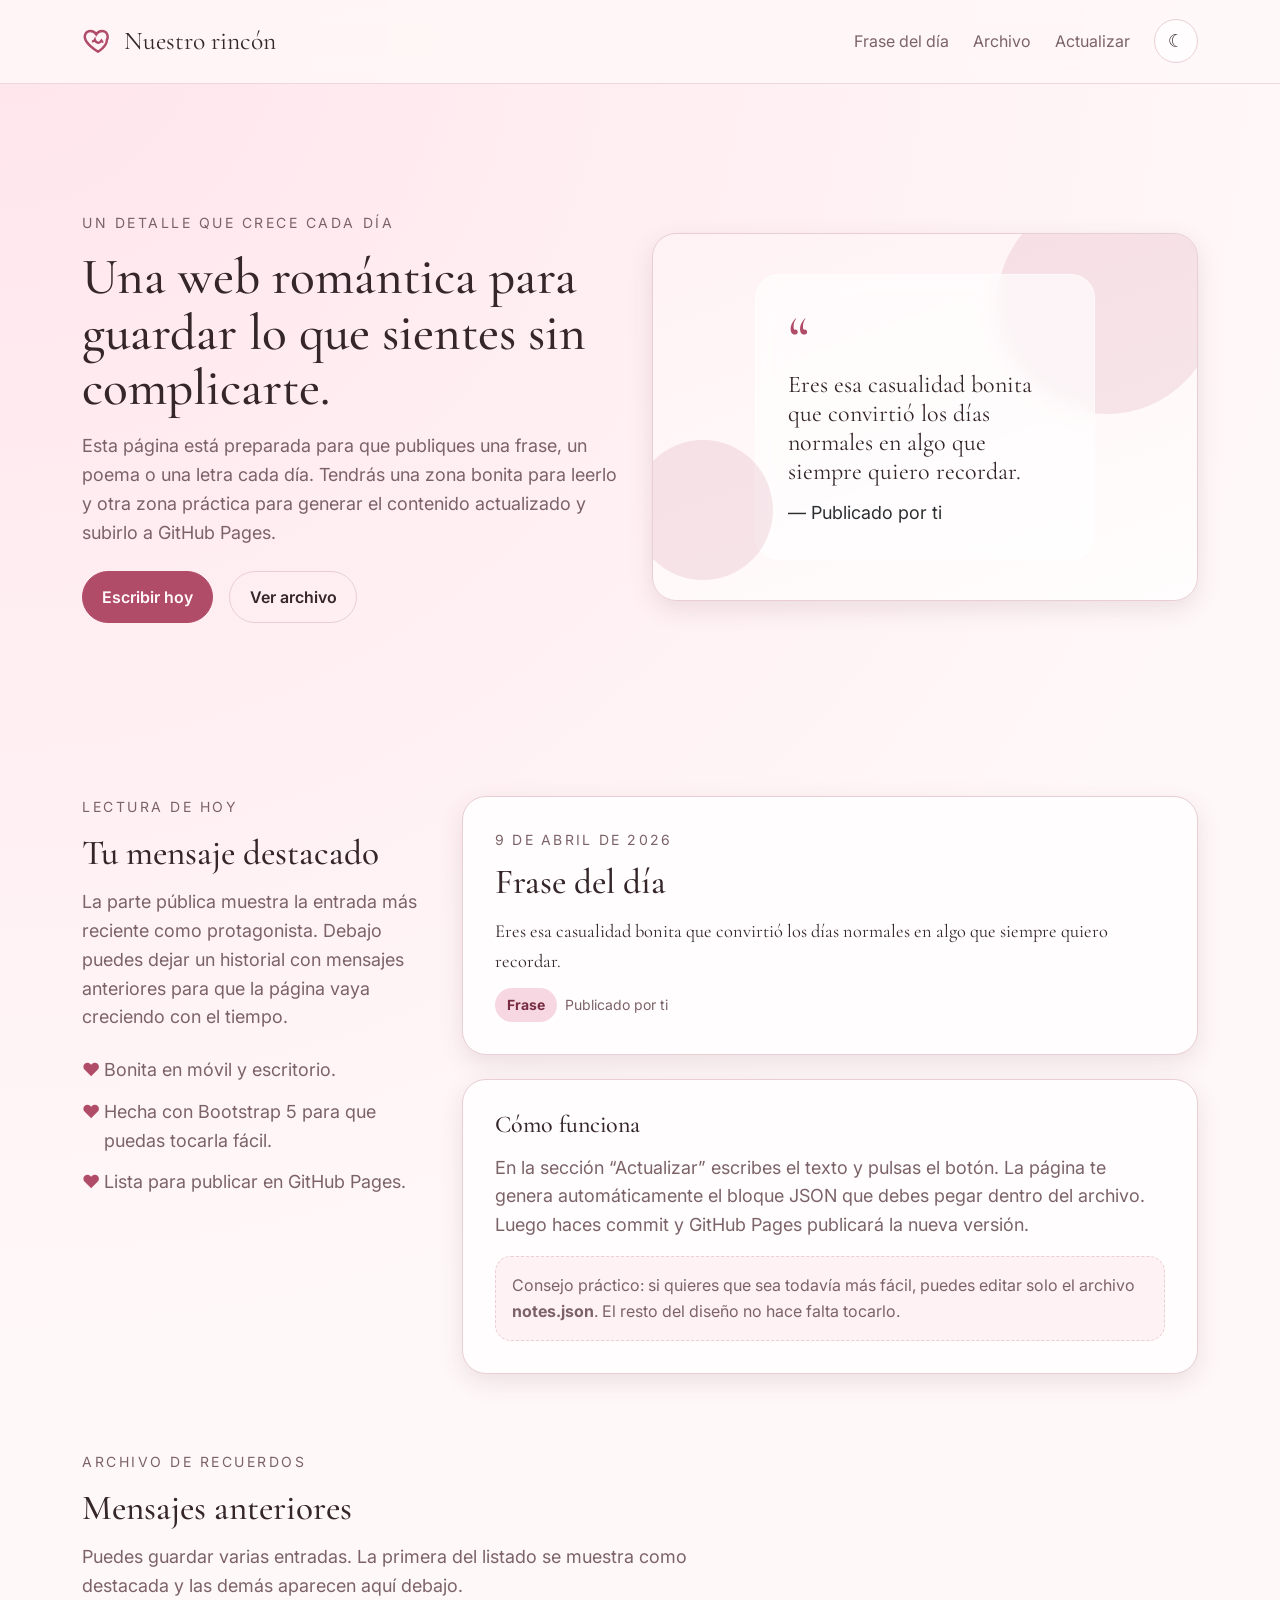
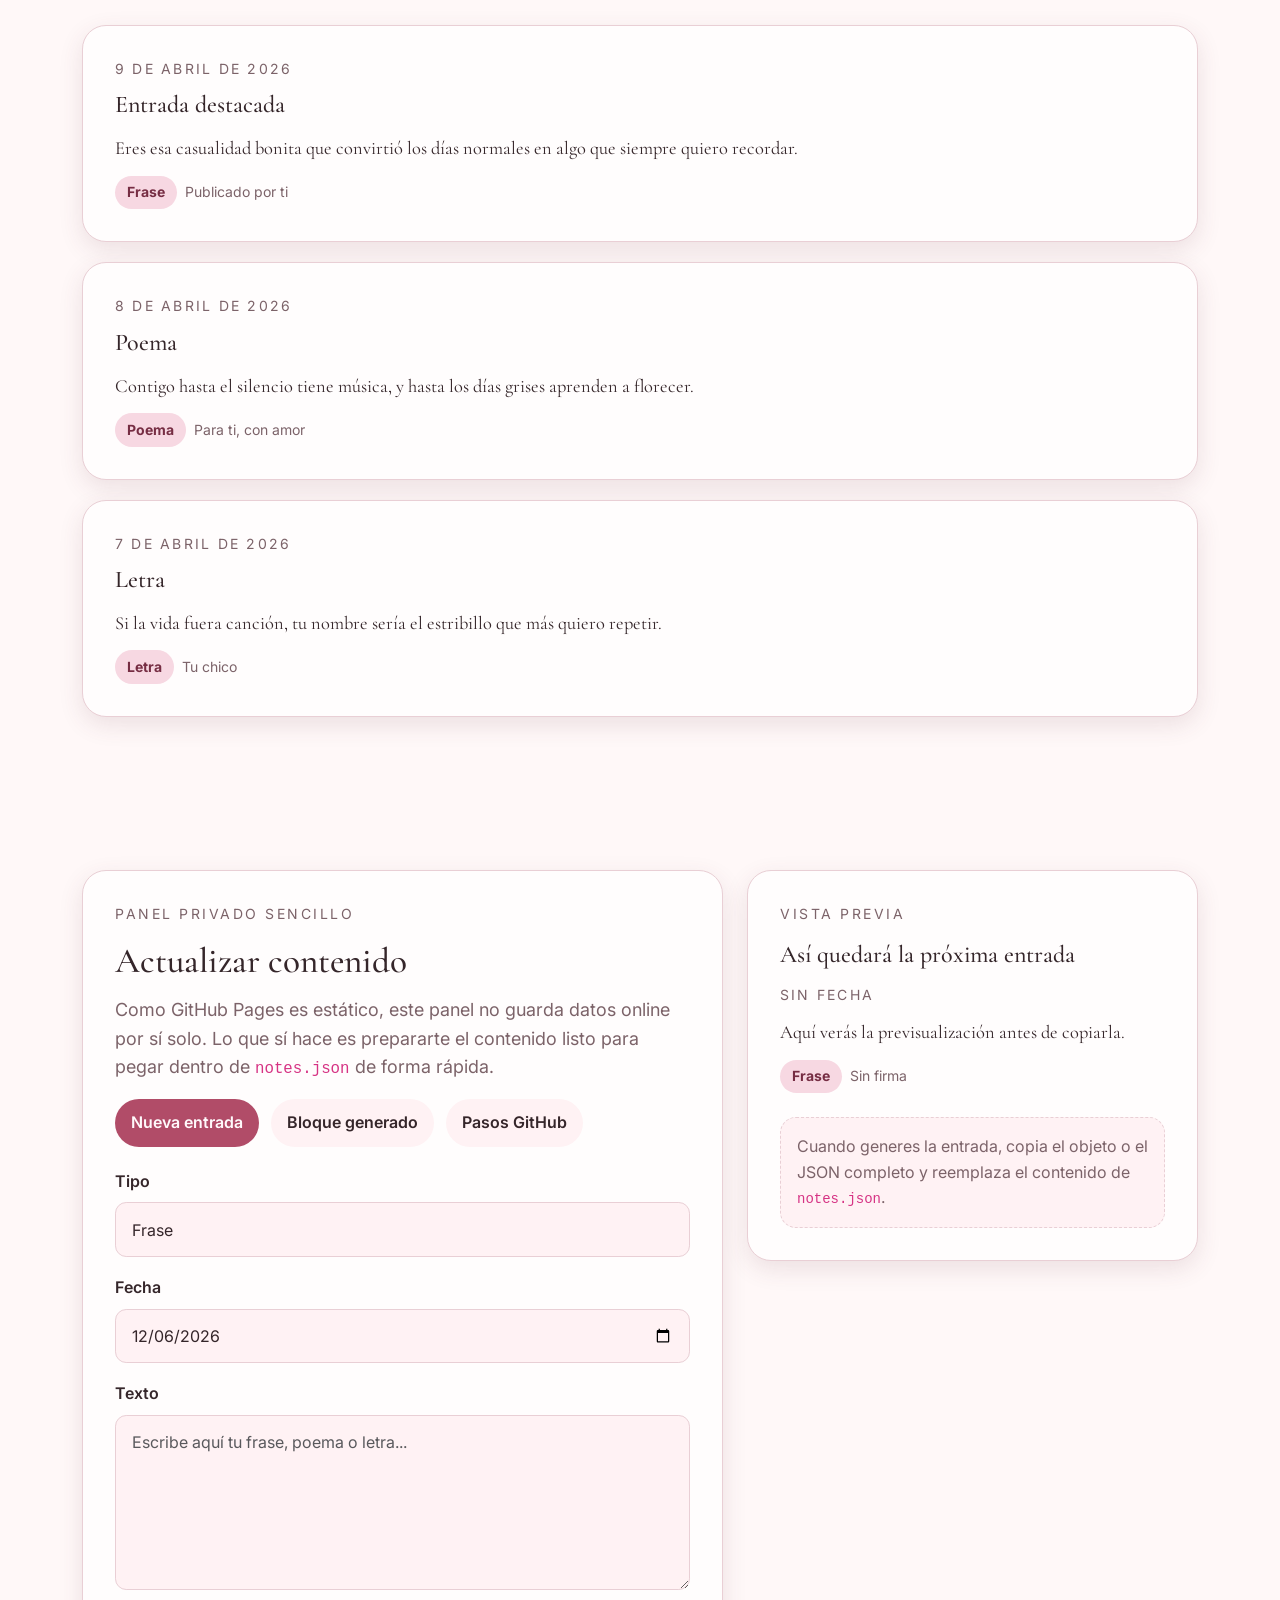
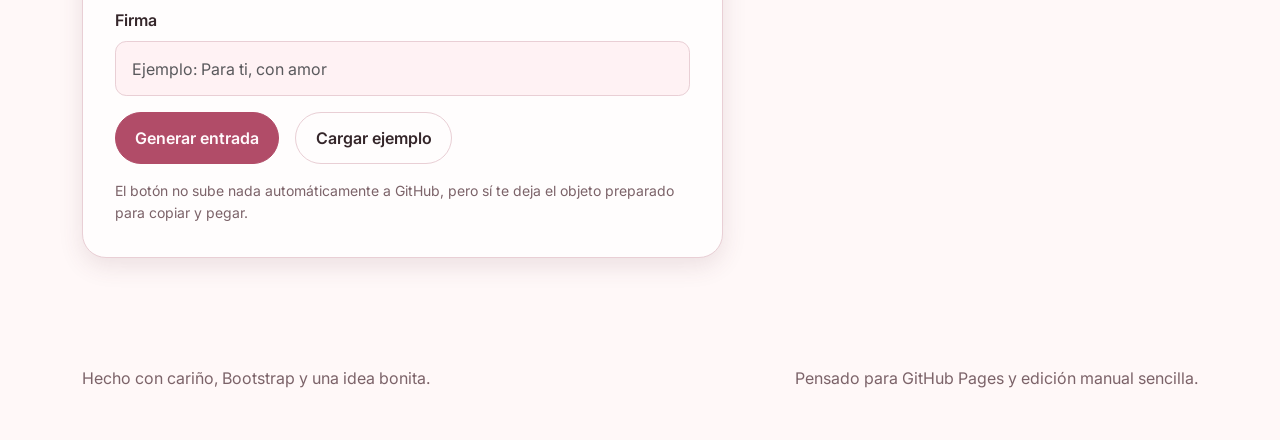
==== index.html @ 11dbf82d "Primera version corregida 2" ====
<!DOCTYPE html>
<html lang="es" data-theme="light">
<head>
  <meta charset="UTF-8" />
  <meta name="viewport" content="width=device-width, initial-scale=1.0" />
  <title>Nuestro rincón</title>
  <meta name="description" content="Un rincón romántico donde guardar y publicar frases, poemas y letras cada día." />
  <meta property="og:title" content="Nuestro rincón" />
  <meta property="og:description" content="Un rincón romántico donde guardar y publicar frases, poemas y letras cada día." />
  <meta property="og:type" content="website" />
  <link rel="preconnect" href="https://fonts.googleapis.com">
  <link rel="preconnect" href="https://fonts.gstatic.com" crossorigin>
  <link href="https://fonts.googleapis.com/css2?family=Cormorant+Garamond:wght@500;600;700&family=Inter:wght@400;500;600;700&display=swap" rel="stylesheet">
  <link href="https://cdn.jsdelivr.net/npm/bootstrap@5.3.3/dist/css/bootstrap.min.css" rel="stylesheet">
  <link rel="stylesheet" href="/css/styles.css">
</head>
<body>
  <a class="skip-link" href="#contenido">Saltar al contenido</a>

  <nav class="navbar navbar-expand-lg sticky-top">
    <div class="container py-2">
      <a class="navbar-brand" href="#inicio" aria-label="Ir al inicio">
        <svg class="brand-mark" viewBox="0 0 24 24" fill="none" stroke="currentColor" stroke-width="1.8" aria-hidden="true">
          <path d="M12 20s-7-4.35-9.2-8.48C1.02 8.2 2.76 4.5 6.35 4.5c2.08 0 3.54 1.17 4.33 2.52.79-1.35 2.25-2.52 4.33-2.52 3.59 0 5.33 3.7 3.55 7.02C19 15.65 12 20 12 20Z"/>
          <path d="M7.5 12.2c1 .2 1.65-.2 2.15-1.15.45 1.45 1.2 2.2 2.35 2.28 1.02.08 1.78-.38 2.55-1.56.38.62.88.93 1.45.93"/>
        </svg>
        Nuestro rincón
      </a>
      <button class="navbar-toggler" type="button" data-bs-toggle="collapse" data-bs-target="#navMenu" aria-controls="navMenu" aria-expanded="false" aria-label="Abrir navegación">
        <span class="navbar-toggler-icon"></span>
      </button>
      <div class="collapse navbar-collapse" id="navMenu">
        <ul class="navbar-nav ms-auto align-items-lg-center gap-lg-2">
          <li class="nav-item"><a class="nav-link" href="#hoy">Frase del día</a></li>
          <li class="nav-item"><a class="nav-link" href="#archivo">Archivo</a></li>
          <li class="nav-item"><a class="nav-link" href="#admin">Actualizar</a></li>
          <li class="nav-item ms-lg-2"><button class="theme-toggle" type="button" data-theme-toggle aria-label="Cambiar tema"><span aria-hidden="true">☾</span></button></li>
        </ul>
      </div>
    </div>
  </nav>

  <main id="contenido">
    <section class="hero" id="inicio">
      <div class="container">
        <div class="row g-4 align-items-center">
          <div class="col-lg-6">
            <p class="eyebrow">Un detalle que crece cada día</p>
            <h1>Una web romántica para guardar lo que sientes sin complicarte.</h1>
            <p class="lead-copy mb-4">Esta página está preparada para que publiques una frase, un poema o una letra cada día. Tendrás una zona bonita para leerlo y otra zona práctica para generar el contenido actualizado y subirlo a GitHub Pages.</p>
            <div class="d-flex flex-wrap gap-3">
              <a class="btn btn-romantic" href="#admin">Escribir hoy</a>
              <a class="btn btn-soft" href="#archivo">Ver archivo</a>
            </div>
          </div>
          <div class="col-lg-6">
            <div class="hero-card hero-visual">
              <div class="quote-frame">
                <div class="quote-mark">“</div>
                <p class="quote-text" id="heroQuote">Eres mi lugar favorito incluso cuando el mundo va demasiado deprisa.</p>
                <p class="mb-0 text-secondary-emphasis" id="heroAuthor">— Para ti, con cariño</p>
              </div>
            </div>
          </div>
        </div>
      </div>
    </section>

    <section class="section-pad" id="hoy">
      <div class="container">
        <div class="row g-4 align-items-start">
          <div class="col-lg-4">
            <div class="sticky-info">
              <p class="eyebrow">Lectura de hoy</p>
              <h2>Tu mensaje destacado</h2>
              <p class="section-note">La parte pública muestra la entrada más reciente como protagonista. Debajo puedes dejar un historial con mensajes anteriores para que la página vaya creciendo con el tiempo.</p>
              <ul class="list-clean mt-4">
                <li>Bonita en móvil y escritorio.</li>
                <li>Hecha con Bootstrap 5 para que puedas tocarla fácil.</li>
                <li>Lista para publicar en GitHub Pages.</li>
              </ul>
            </div>
          </div>
          <div class="col-lg-8">
            <article class="entry-card mb-4" aria-labelledby="fraseTitulo">
              <div class="entry-date" id="featuredDate">9 de abril de 2026</div>
              <h2 id="fraseTitulo" class="mb-3">Frase del día</h2>
              <p class="entry-text" id="featuredText">Eres esa casualidad bonita que convirtió los días normales en algo que siempre quiero recordar.</p>
              <div class="d-flex flex-wrap gap-2 align-items-center">
                <span class="entry-tag" id="featuredType">Frase</span>
                <span class="helper" id="featuredSignature">Publicado por ti</span>
              </div>
            </article>
            <div class="preview-card">
              <h3 class="mb-3">Cómo funciona</h3>
              <p class="section-note mb-3">En la sección “Actualizar” escribes el texto y pulsas el botón. La página te genera automáticamente el bloque JSON que debes pegar dentro del archivo. Luego haces commit y GitHub Pages publicará la nueva versión.</p>
              <div class="status-box">
                Consejo práctico: si quieres que sea todavía más fácil, puedes editar solo el archivo <strong>notes.json</strong>. El resto del diseño no hace falta tocarlo.
              </div>
            </div>
          </div>
        </div>
      </div>
    </section>

    <section class="section-pad pt-0" id="archivo">
      <div class="container">
        <p class="eyebrow">Archivo de recuerdos</p>
        <div class="d-flex flex-column flex-md-row justify-content-between align-items-md-end gap-3 mb-4">
          <div>
            <h2>Mensajes anteriores</h2>
            <p class="section-note mb-0">Puedes guardar varias entradas. La primera del listado se muestra como destacada y las demás aparecen aquí debajo.</p>
          </div>
        </div>
        <div class="timeline" id="timeline"></div>
      </div>
    </section>

    <section class="section-pad" id="admin">
      <div class="container">
        <div class="row g-4 align-items-start">
          <div class="col-lg-7">
            <div class="admin-card">
              <p class="eyebrow">Panel privado sencillo</p>
              <h2>Actualizar contenido</h2>
              <p class="section-note">Como GitHub Pages es estático, este panel no guarda datos online por sí solo. Lo que sí hace es prepararte el contenido listo para pegar dentro de <code>notes.json</code> de forma rápida.</p>

              <div class="admin-tabs" role="tablist" aria-label="Opciones del panel">
                <button class="admin-tab active" data-tab="nuevo" type="button">Nueva entrada</button>
                <button class="admin-tab" data-tab="json" type="button">Bloque generado</button>
                <button class="admin-tab" data-tab="guia" type="button">Pasos GitHub</button>
              </div>

              <div class="admin-panel active" data-panel="nuevo">
                <form id="noteForm">
                  <div class="mb-3">
                    <label class="form-label" for="noteType">Tipo</label>
                    <select id="noteType" class="form-select">
                      <option value="Frase">Frase</option>
                      <option value="Poema">Poema</option>
                      <option value="Letra">Letra</option>
                      <option value="Carta">Carta</option>
                    </select>
                  </div>
                  <div class="mb-3">
                    <label class="form-label" for="noteDate">Fecha</label>
                    <input id="noteDate" class="form-control" type="date" required>
                  </div>
                  <div class="mb-3">
                    <label class="form-label" for="noteText">Texto</label>
                    <textarea id="noteText" class="form-control" rows="6" placeholder="Escribe aquí tu frase, poema o letra..." required></textarea>
                  </div>
                  <div class="mb-3">
                    <label class="form-label" for="noteSignature">Firma</label>
                    <input id="noteSignature" class="form-control" type="text" placeholder="Ejemplo: Para ti, con amor">
                  </div>
                  <div class="d-flex flex-wrap gap-3 align-items-center">
                    <button class="btn btn-romantic" type="submit">Generar entrada</button>
                    <button class="btn btn-soft" type="button" id="loadSample">Cargar ejemplo</button>
                  </div>
                  <p class="helper mt-3 mb-0">El botón no sube nada automáticamente a GitHub, pero sí te deja el objeto preparado para copiar y pegar.</p>
                </form>
              </div>

              <div class="admin-panel" data-panel="json">
                <h3 class="mb-3">Bloque listo para pegar</h3>
                <p class="helper">Copia este objeto y pégalo al principio del array del archivo <code>notes.json</code>.</p>
                <pre class="code-box" id="jsonOutput">Todavía no has generado ninguna entrada.</pre>
                <div class="d-flex flex-wrap gap-3 mt-3">
                  <button class="btn btn-romantic" type="button" id="copyJson">Copiar bloque</button>
                  <button class="btn btn-soft" type="button" id="copyArray">Copiar JSON completo</button>
                </div>
              </div>

              <div class="admin-panel" data-panel="guia">
                <h3 class="mb-3">Publicarlo en GitHub Pages</h3>
                <ol class="mb-0">
                  <li>Crea un repositorio, por ejemplo <code>nuestro-rincon</code>.</li>
                  <li>Sube <code>index.html</code>, <code>styles.css</code> y <code>notes.json</code>.</li>
                  <li>En GitHub, entra en <code>Settings → Pages</code>.</li>
                  <li>Elige la rama <code>main</code> y la carpeta <code>/root</code>.</li>
                  <li>Cada día edita <code>notes.json</code>, haz commit y espera la publicación.</li>
                </ol>
              </div>
            </div>
          </div>

          <div class="col-lg-5">
            <div class="preview-card">
              <p class="eyebrow">Vista previa</p>
              <h3>Así quedará la próxima entrada</h3>
              <div class="entry-date" id="previewDate">Sin fecha</div>
              <p class="entry-text" id="previewText">Aquí verás la previsualización antes de copiarla.</p>
              <div class="d-flex flex-wrap gap-2 align-items-center mb-2">
                <span class="entry-tag" id="previewType">Frase</span>
                <span class="helper" id="previewSignature">Sin firma</span>
              </div>
              <div class="status-box mt-4" id="saveHint">Cuando generes la entrada, copia el objeto o el JSON completo y reemplaza el contenido de <code>notes.json</code>.</div>
            </div>
          </div>
        </div>
      </div>
    </section>
  </main>

  <footer class="footer">
    <div class="container d-flex flex-column flex-md-row justify-content-between gap-2">
      <span>Hecho con cariño, Bootstrap y una idea bonita.</span>
      <span>Pensado para GitHub Pages y edición manual sencilla.</span>
    </div>
  </footer>
  <script src="notes.json"></script>
  <script>
    let notes = [];

    const timeline = document.getElementById('timeline');
    const featuredDate = document.getElementById('featuredDate');
    const featuredText = document.getElementById('featuredText');
    const featuredType = document.getElementById('featuredType');
    const featuredSignature = document.getElementById('featuredSignature');
    const heroQuote = document.getElementById('heroQuote');
    const heroAuthor = document.getElementById('heroAuthor');

    function formatSpanishDate(value) {
      const date = new Date(value + 'T12:00:00');
      return new Intl.DateTimeFormat('es-ES', { day: 'numeric', month: 'long', year: 'numeric' }).format(date);
    }

    function escapeHtml(text) {
      return text.replace(/[&<>\"]/g, (match) => ({ '&': '&amp;', '<': '&lt;', '>': '&gt;', '"': '&quot;' }[match]));
    }

    function renderFeatured() {
      if (!notes.length) return;
      const latest = notes[0];
      featuredDate.textContent = formatSpanishDate(latest.date);
      featuredText.textContent = latest.text;
      featuredType.textContent = latest.type;
      featuredSignature.textContent = latest.signature || 'Publicado por ti';
      heroQuote.textContent = latest.text;
      heroAuthor.textContent = '— ' + (latest.signature || 'Para ti, con cariño');
    }

    function renderTimeline() {
      if (!notes.length) {
        timeline.innerHTML = '<article class="entry-card"><h3>Aún no hay entradas</h3><p class="section-note mb-0">Añade tu primera frase en <code>notes.json</code> y aparecerá aquí.</p></article>';
        return;
      }

      timeline.innerHTML = notes.map((note, index) => `
        <article class="entry-card">
          <div class="entry-date">${formatSpanishDate(note.date)}</div>
          <h3>${index === 0 ? 'Entrada destacada' : note.type}</h3>
          <p class="entry-text">${escapeHtml(note.text)}</p>
          <div class="d-flex flex-wrap gap-2 align-items-center">
            <span class="entry-tag">${escapeHtml(note.type)}</span>
            <span class="helper">${escapeHtml(note.signature || 'Publicado por ti')}</span>
          </div>
        </article>
      `).join('');
    }

    async function loadNotes() {
      try {
        const response = await fetch('./notes.json');
        notes = await response.json();
        renderFeatured();
        renderTimeline();
      } catch (error) {
        timeline.innerHTML = '<article class="entry-card"><h3>No se pudo cargar notes.json</h3><p class="section-note mb-0">Comprueba que el archivo esté en la misma carpeta que index.html.</p></article>';
      }
    }

    loadNotes();

    const htmlRoot = document.documentElement;
    const toggle = document.querySelector('[data-theme-toggle]');
    let currentTheme = matchMedia('(prefers-color-scheme: dark)').matches ? 'dark' : 'light';
    htmlRoot.setAttribute('data-theme', currentTheme);
    toggle.innerHTML = currentTheme === 'dark' ? '☀' : '☾';
    toggle.addEventListener('click', () => {
      currentTheme = currentTheme === 'dark' ? 'light' : 'dark';
      htmlRoot.setAttribute('data-theme', currentTheme);
      toggle.innerHTML = currentTheme === 'dark' ? '☀' : '☾';
      toggle.setAttribute('aria-label', currentTheme === 'dark' ? 'Cambiar a modo claro' : 'Cambiar a modo oscuro');
    });

    document.querySelectorAll('.admin-tab').forEach((tab) => {
      tab.addEventListener('click', () => {
        document.querySelectorAll('.admin-tab').forEach((btn) => btn.classList.remove('active'));
        document.querySelectorAll('.admin-panel').forEach((panel) => panel.classList.remove('active'));
        tab.classList.add('active');
        document.querySelector(`[data-panel="${tab.dataset.tab}"]`).classList.add('active');
      });
    });

    const form = document.getElementById('noteForm');
    const noteType = document.getElementById('noteType');
    const noteDate = document.getElementById('noteDate');
    const noteText = document.getElementById('noteText');
    const noteSignature = document.getElementById('noteSignature');
    const previewDate = document.getElementById('previewDate');
    const previewText = document.getElementById('previewText');
    const previewType = document.getElementById('previewType');
    const previewSignature = document.getElementById('previewSignature');
    const jsonOutput = document.getElementById('jsonOutput');
    const saveHint = document.getElementById('saveHint');
    let latestGenerated = null;

    function updatePreview(data) {
      previewDate.textContent = data.date ? formatSpanishDate(data.date) : 'Sin fecha';
      previewText.textContent = data.text || 'Aquí verás la previsualización antes de copiarla.';
      previewType.textContent = data.type || 'Frase';
      previewSignature.textContent = data.signature || 'Sin firma';
    }

    form.addEventListener('submit', (event) => {
      event.preventDefault();
      const entry = {
        date: noteDate.value,
        type: noteType.value,
        text: noteText.value.trim(),
        signature: noteSignature.value.trim() || 'Publicado por ti'
      };
      latestGenerated = entry;
      updatePreview(entry);
      jsonOutput.textContent = JSON.stringify(entry, null, 2) + ',';
      saveHint.textContent = 'Copia el objeto o el JSON completo y reemplázalo dentro de notes.json. Después haz commit y push a GitHub.';
      document.querySelector('[data-tab="json"]').click();
    });

    document.getElementById('loadSample').addEventListener('click', () => {
      noteType.value = 'Carta';
      noteDate.value = new Date().toISOString().slice(0, 10);
      noteText.value = 'Gracias por hacerme sentir en casa incluso en los días más difíciles. Quiero seguir escribiendo contigo esta historia tan bonita.';
      noteSignature.value = 'Con todo mi amor';
      updatePreview({ date: noteDate.value, type: noteType.value, text: noteText.value, signature: noteSignature.value });
    });

    async function copyText(text) {
      try {
        await navigator.clipboard.writeText(text);
      } catch {
        const area = document.createElement('textarea');
        area.value = text;
        document.body.appendChild(area);
        area.select();
        document.execCommand('copy');
        area.remove();
      }
    }

    document.getElementById('copyJson').addEventListener('click', () => {
      copyText(jsonOutput.textContent);
      saveHint.textContent = 'Bloque copiado. Ya puedes pegarlo dentro del array de notes.json.';
    });

    document.getElementById('copyArray').addEventListener('click', () => {
      const payload = latestGenerated ? [latestGenerated, ...notes] : notes;
      copyText(JSON.stringify(payload, null, 2));
      saveHint.textContent = 'JSON completo copiado. Puedes reemplazar todo el contenido de notes.json por este bloque.';
    });

    updatePreview({});
    noteDate.value = new Date().toISOString().slice(0, 10);
  </script>
  <script src="https://cdn.jsdelivr.net/npm/bootstrap@5.3.3/dist/js/bootstrap.bundle.min.js" defer></script>
</body>
</html>
---- css/styles.css ----
:root, [data-theme="light"] {
  --text-xs: clamp(0.75rem, 0.7rem + 0.25vw, 0.875rem);
  --text-sm: clamp(0.875rem, 0.8rem + 0.35vw, 1rem);
  --text-base: clamp(1rem, 0.95rem + 0.25vw, 1.125rem);
  --text-lg: clamp(1.125rem, 1rem + 0.75vw, 1.5rem);
  --text-xl: clamp(1.5rem, 1.2rem + 1.25vw, 2.25rem);
  --text-2xl: clamp(2rem, 1.2rem + 2.5vw, 3.5rem);
  --space-1: 0.25rem;
  --space-2: 0.5rem;
  --space-3: 0.75rem;
  --space-4: 1rem;
  --space-5: 1.25rem;
  --space-6: 1.5rem;
  --space-8: 2rem;
  --space-10: 2.5rem;
  --space-12: 3rem;
  --space-16: 4rem;
  --space-20: 5rem;
  --color-bg: #fff8f8;
  --color-surface: #fffdfd;
  --color-surface-2: #fff2f4;
  --color-surface-offset: #fde8ec;
  --color-border: #e9cfd5;
  --color-divider: #edd8dd;
  --color-text: #35262a;
  --color-text-muted: #7c6369;
  --color-text-faint: #b4979e;
  --color-text-inverse: #fff9fb;
  --color-primary: #b14c68;
  --color-primary-hover: #953b55;
  --color-primary-active: #762d43;
  --color-primary-highlight: #f7d8e2;
  --color-secondary: #7b4d68;
  --shadow-sm: 0 1px 2px rgba(53, 38, 42, 0.08);
  --shadow-md: 0 8px 24px rgba(97, 50, 66, 0.12);
  --shadow-lg: 0 18px 44px rgba(97, 50, 66, 0.18);
  --radius-sm: 0.4rem;
  --radius-md: 0.7rem;
  --radius-lg: 1rem;
  --radius-xl: 1.5rem;
  --radius-full: 9999px;
  --transition-interactive: 180ms cubic-bezier(0.16, 1, 0.3, 1);
  --font-display: 'Cormorant Garamond', Georgia, serif;
  --font-body: 'Inter', system-ui, sans-serif;
}

[data-theme="dark"] {
  --color-bg: #181214;
  --color-surface: #21191c;
  --color-surface-2: #2a2024;
  --color-surface-offset: #32262b;
  --color-border: #4a373e;
  --color-divider: #3d3035;
  --color-text: #f4e8eb;
  --color-text-muted: #c3aab0;
  --color-text-faint: #8f747b;
  --color-text-inverse: #24181c;
  --color-primary: #ee8cab;
  --color-primary-hover: #f4a2bc;
  --color-primary-active: #d86d8f;
  --color-primary-highlight: #442e36;
  --color-secondary: #c8a0b3;
  --shadow-sm: 0 1px 2px rgba(0, 0, 0, 0.25);
  --shadow-md: 0 8px 24px rgba(0, 0, 0, 0.35);
  --shadow-lg: 0 18px 44px rgba(0, 0, 0, 0.45);
}

*, *::before, *::after {
  box-sizing: border-box;
}

html {
  -webkit-text-size-adjust: none;
  text-size-adjust: none;
  scroll-behavior: smooth;
  scroll-padding-top: 5rem;
}

body {
  margin: 0;
  min-height: 100dvh;
  font-family: var(--font-body);
  font-size: var(--text-base);
  line-height: 1.6;
  background: radial-gradient(circle at top left, rgba(255, 206, 220, 0.45), transparent 35%), var(--color-bg);
  color: var(--color-text);
}

img, svg {
  display: block;
  max-width: 100%;
  height: auto;
}

a, button, input, textarea, select {
  transition: all var(--transition-interactive);
}

.skip-link {
  position: absolute;
  left: -9999px;
  top: auto;
}

.skip-link:focus {
  left: 1rem;
  top: 1rem;
  z-index: 2000;
  background: var(--color-primary);
  color: var(--color-text-inverse);
  padding: 0.75rem 1rem;
  border-radius: var(--radius-md);
}

.navbar {
  backdrop-filter: blur(14px);
  background: rgba(255, 248, 248, 0.82) !important;
  border-bottom: 1px solid var(--color-divider);
}

[data-theme="dark"] .navbar {
  background: rgba(24, 18, 20, 0.82) !important;
}

.navbar-brand {
  font-family: var(--font-display);
  font-size: 1.6rem;
  color: var(--color-text) !important;
  display: flex;
  align-items: center;
  gap: 0.65rem;
}

.brand-mark {
  width: 2rem;
  height: 2rem;
  color: var(--color-primary);
}

.nav-link {
  color: var(--color-text-muted) !important;
  font-size: var(--text-sm);
}

.nav-link:hover,
.nav-link.active {
  color: var(--color-primary) !important;
}

.hero {
  padding: clamp(5rem, 10vw, 8rem) 0 clamp(3rem, 8vw, 6rem);
}

.hero-card,
.admin-card,
.entry-card,
.preview-card {
  background: var(--color-surface);
  border: 1px solid var(--color-border);
  border-radius: var(--radius-xl);
  box-shadow: var(--shadow-md);
}

.eyebrow {
  letter-spacing: 0.18em;
  text-transform: uppercase;
  font-size: var(--text-xs);
  color: var(--color-text-muted);
  margin-bottom: var(--space-4);
}

h1, h2, h3 {
  font-family: var(--font-display);
  line-height: 1.08;
  margin: 0 0 var(--space-4);
}

h1 {
  font-size: var(--text-2xl);
}

h2 {
  font-size: var(--text-xl);
}

h3 {
  font-size: var(--text-lg);
}

.lead-copy {
  font-size: var(--text-base);
  max-width: 58ch;
  color: var(--color-text-muted);
}

.btn-romantic {
  background: var(--color-primary);
  border-color: var(--color-primary);
  color: var(--color-text-inverse);
  border-radius: var(--radius-full);
  padding: 0.8rem 1.2rem;
  font-weight: 600;
}

.btn-romantic:hover,
.btn-romantic:focus {
  background: var(--color-primary-hover);
  border-color: var(--color-primary-hover);
  color: var(--color-text-inverse);
}

.btn-soft {
  background: transparent;
  border: 1px solid var(--color-border);
  color: var(--color-text);
  border-radius: var(--radius-full);
  padding: 0.8rem 1.2rem;
  font-weight: 600;
}

.btn-soft:hover {
  background: var(--color-surface-2);
  border-color: var(--color-primary-highlight);
}

.hero-visual {
  position: relative;
  padding: var(--space-10);
  min-height: 360px;
  display: grid;
  place-items: center;
  background: linear-gradient(160deg, var(--color-surface-2), var(--color-surface));
  overflow: hidden;
}

.hero-visual::before,
.hero-visual::after {
  content: "";
  position: absolute;
  border-radius: 50%;
  background: rgba(177, 76, 104, 0.12);
}

.hero-visual::before {
  width: 220px;
  height: 220px;
  top: -40px;
  right: -20px;
}

.hero-visual::after {
  width: 140px;
  height: 140px;
  bottom: 20px;
  left: -20px;
}

.quote-frame {
  position: relative;
  max-width: 340px;
  padding: var(--space-8);
  background: rgba(255, 255, 255, 0.62);
  border: 1px solid rgba(255, 255, 255, 0.5);
  border-radius: var(--radius-xl);
  backdrop-filter: blur(10px);
}

[data-theme="dark"] .quote-frame {
  background: rgba(50, 38, 43, 0.68);
  border-color: rgba(255, 255, 255, 0.08);
}

.quote-mark {
  font-size: 4rem;
  line-height: 1;
  color: var(--color-primary);
  font-family: var(--font-display);
}

.quote-text {
  font-family: var(--font-display);
  font-size: 1.5rem;
  line-height: 1.2;
  margin-bottom: var(--space-3);
}

.section-pad {
  padding: clamp(3rem, 6vw, 5rem) 0;
}

.section-note {
  color: var(--color-text-muted);
  max-width: 62ch;
}

.entry-card,
.preview-card,
.admin-card {
  padding: var(--space-8);
}

.entry-date {
  font-size: var(--text-xs);
  letter-spacing: 0.16em;
  text-transform: uppercase;
  color: var(--color-text-muted);
  margin-bottom: var(--space-3);
}

.entry-text {
  font-size: 1.15rem;
  font-family: var(--font-display);
  color: var(--color-text);
  margin-bottom: var(--space-3);
}

.entry-tag {
  display: inline-flex;
  align-items: center;
  gap: 0.4rem;
  background: var(--color-primary-highlight);
  color: var(--color-primary-active);
  padding: 0.35rem 0.75rem;
  border-radius: var(--radius-full);
  font-size: var(--text-xs);
  font-weight: 700;
}

.timeline {
  display: grid;
  gap: 1.25rem;
}

.admin-tabs {
  display: flex;
  gap: 0.75rem;
  flex-wrap: wrap;
  margin-bottom: 1.25rem;
}

.admin-tab {
  border: none;
  background: var(--color-surface-2);
  color: var(--color-text);
  padding: 0.7rem 1rem;
  border-radius: var(--radius-full);
  font-size: var(--text-sm);
  font-weight: 600;
}

.admin-tab.active {
  background: var(--color-primary);
  color: var(--color-text-inverse);
}

.admin-panel {
  display: none;
}

.admin-panel.active {
  display: block;
}

.form-label {
  font-size: var(--text-sm);
  font-weight: 600;
}

.form-control,
.form-select {
  background: var(--color-surface-2);
  border: 1px solid var(--color-border);
  color: var(--color-text);
  border-radius: var(--radius-md);
  padding: 0.9rem 1rem;
}

.form-control:focus,
.form-select:focus {
  border-color: var(--color-primary);
  box-shadow: 0 0 0 0.25rem rgba(177, 76, 104, 0.16);
  background: var(--color-surface);
}

.helper {
  font-size: var(--text-xs);
  color: var(--color-text-muted);
}

.code-box {
  background: #1f1720;
  color: #fcecf2;
  padding: 1rem;
  border-radius: var(--radius-lg);
  font-size: 0.92rem;
  overflow: auto;
}

.status-box {
  border: 1px dashed var(--color-border);
  background: var(--color-surface-2);
  padding: 1rem;
  border-radius: var(--radius-lg);
  font-size: var(--text-sm);
  color: var(--color-text-muted);
}

.footer {
  padding: 2rem 0 3rem;
  color: var(--color-text-muted);
  font-size: var(--text-sm);
}

.theme-toggle {
  width: 44px;
  height: 44px;
  border-radius: 50%;
  border: 1px solid var(--color-border);
  display: grid;
  place-items: center;
  color: var(--color-text);
  background: var(--color-surface);
}

.theme-toggle:hover {
  background: var(--color-surface-2);
}

.sticky-info {
  position: sticky;
  top: 6rem;
}

.list-clean {
  list-style: none;
  padding: 0;
  margin: 0;
  display: grid;
  gap: 0.8rem;
}

.list-clean li {
  padding-left: 1.4rem;
  position: relative;
  color: var(--color-text-muted);
}

.list-clean li::before {
  content: "❤";
  position: absolute;
  left: 0;
  top: 0;
  color: var(--color-primary);
}

@media (max-width: 991.98px) {
  .sticky-info {
    position: static;
  }

  .hero-visual {
    min-height: 300px;
  }
}
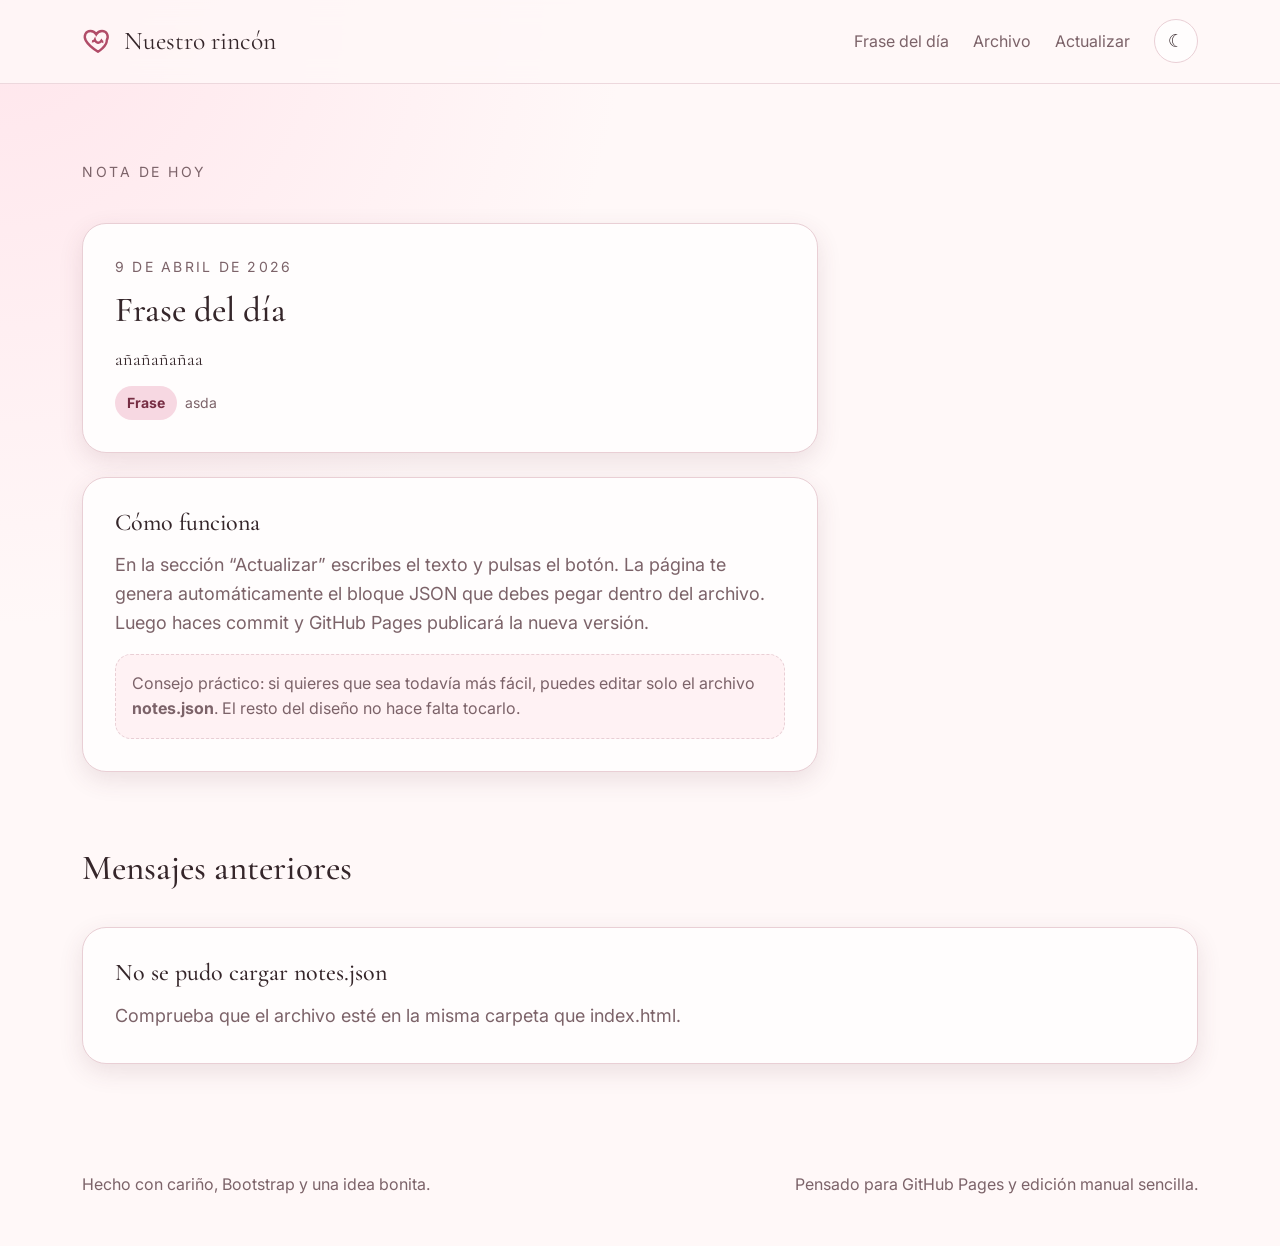
==== commit f4138581: "Subida de pagina update" ====
--- a/index.html
+++ b/index.html
@@ -12,7 +12,7 @@
   <link rel="preconnect" href="https://fonts.gstatic.com" crossorigin>
   <link href="https://fonts.googleapis.com/css2?family=Cormorant+Garamond:wght@500;600;700&family=Inter:wght@400;500;600;700&display=swap" rel="stylesheet">
   <link href="https://cdn.jsdelivr.net/npm/bootstrap@5.3.3/dist/css/bootstrap.min.css" rel="stylesheet">
-  <link rel="stylesheet" href="/css/styles.css">
+  <link rel="stylesheet" href="css/styles.css">
 </head>
 <body>
   <a class="skip-link" href="#contenido">Saltar al contenido</a>
@@ -40,46 +40,11 @@
     </div>
   </nav>
 
-  <main id="contenido">
-    <section class="hero" id="inicio">
+    <section class="section-pad" id="hoy">
       <div class="container">
         <div class="row g-4 align-items-center">
-          <div class="col-lg-6">
-            <p class="eyebrow">Un detalle que crece cada día</p>
-            <h1>Una web romántica para guardar lo que sientes sin complicarte.</h1>
-            <p class="lead-copy mb-4">Esta página está preparada para que publiques una frase, un poema o una letra cada día. Tendrás una zona bonita para leerlo y otra zona práctica para generar el contenido actualizado y subirlo a GitHub Pages.</p>
-            <div class="d-flex flex-wrap gap-3">
-              <a class="btn btn-romantic" href="#admin">Escribir hoy</a>
-              <a class="btn btn-soft" href="#archivo">Ver archivo</a>
-            </div>
-          </div>
-          <div class="col-lg-6">
-            <div class="hero-card hero-visual">
-              <div class="quote-frame">
-                <div class="quote-mark">“</div>
-                <p class="quote-text" id="heroQuote">Eres mi lugar favorito incluso cuando el mundo va demasiado deprisa.</p>
-                <p class="mb-0 text-secondary-emphasis" id="heroAuthor">— Para ti, con cariño</p>
-              </div>
-            </div>
-          </div>
-        </div>
-      </div>
-    </section>
-
-    <section class="section-pad" id="hoy">
-      <div class="container">
-        <div class="row g-4 align-items-start">
-          <div class="col-lg-4">
             <div class="sticky-info">
-              <p class="eyebrow">Lectura de hoy</p>
-              <h2>Tu mensaje destacado</h2>
-              <p class="section-note">La parte pública muestra la entrada más reciente como protagonista. Debajo puedes dejar un historial con mensajes anteriores para que la página vaya creciendo con el tiempo.</p>
-              <ul class="list-clean mt-4">
-                <li>Bonita en móvil y escritorio.</li>
-                <li>Hecha con Bootstrap 5 para que puedas tocarla fácil.</li>
-                <li>Lista para publicar en GitHub Pages.</li>
-              </ul>
-            </div>
+              <p class="eyebrow">Nota  de hoy</p>
           </div>
           <div class="col-lg-8">
             <article class="entry-card mb-4" aria-labelledby="fraseTitulo">
@@ -105,102 +70,16 @@
 
     <section class="section-pad pt-0" id="archivo">
       <div class="container">
-        <p class="eyebrow">Archivo de recuerdos</p>
         <div class="d-flex flex-column flex-md-row justify-content-between align-items-md-end gap-3 mb-4">
           <div>
             <h2>Mensajes anteriores</h2>
-            <p class="section-note mb-0">Puedes guardar varias entradas. La primera del listado se muestra como destacada y las demás aparecen aquí debajo.</p>
           </div>
         </div>
         <div class="timeline" id="timeline"></div>
       </div>
     </section>
 
-    <section class="section-pad" id="admin">
-      <div class="container">
-        <div class="row g-4 align-items-start">
-          <div class="col-lg-7">
-            <div class="admin-card">
-              <p class="eyebrow">Panel privado sencillo</p>
-              <h2>Actualizar contenido</h2>
-              <p class="section-note">Como GitHub Pages es estático, este panel no guarda datos online por sí solo. Lo que sí hace es prepararte el contenido listo para pegar dentro de <code>notes.json</code> de forma rápida.</p>
-
-              <div class="admin-tabs" role="tablist" aria-label="Opciones del panel">
-                <button class="admin-tab active" data-tab="nuevo" type="button">Nueva entrada</button>
-                <button class="admin-tab" data-tab="json" type="button">Bloque generado</button>
-                <button class="admin-tab" data-tab="guia" type="button">Pasos GitHub</button>
-              </div>
-
-              <div class="admin-panel active" data-panel="nuevo">
-                <form id="noteForm">
-                  <div class="mb-3">
-                    <label class="form-label" for="noteType">Tipo</label>
-                    <select id="noteType" class="form-select">
-                      <option value="Frase">Frase</option>
-                      <option value="Poema">Poema</option>
-                      <option value="Letra">Letra</option>
-                      <option value="Carta">Carta</option>
-                    </select>
-                  </div>
-                  <div class="mb-3">
-                    <label class="form-label" for="noteDate">Fecha</label>
-                    <input id="noteDate" class="form-control" type="date" required>
-                  </div>
-                  <div class="mb-3">
-                    <label class="form-label" for="noteText">Texto</label>
-                    <textarea id="noteText" class="form-control" rows="6" placeholder="Escribe aquí tu frase, poema o letra..." required></textarea>
-                  </div>
-                  <div class="mb-3">
-                    <label class="form-label" for="noteSignature">Firma</label>
-                    <input id="noteSignature" class="form-control" type="text" placeholder="Ejemplo: Para ti, con amor">
-                  </div>
-                  <div class="d-flex flex-wrap gap-3 align-items-center">
-                    <button class="btn btn-romantic" type="submit">Generar entrada</button>
-                    <button class="btn btn-soft" type="button" id="loadSample">Cargar ejemplo</button>
-                  </div>
-                  <p class="helper mt-3 mb-0">El botón no sube nada automáticamente a GitHub, pero sí te deja el objeto preparado para copiar y pegar.</p>
-                </form>
-              </div>
-
-              <div class="admin-panel" data-panel="json">
-                <h3 class="mb-3">Bloque listo para pegar</h3>
-                <p class="helper">Copia este objeto y pégalo al principio del array del archivo <code>notes.json</code>.</p>
-                <pre class="code-box" id="jsonOutput">Todavía no has generado ninguna entrada.</pre>
-                <div class="d-flex flex-wrap gap-3 mt-3">
-                  <button class="btn btn-romantic" type="button" id="copyJson">Copiar bloque</button>
-                  <button class="btn btn-soft" type="button" id="copyArray">Copiar JSON completo</button>
-                </div>
-              </div>
-
-              <div class="admin-panel" data-panel="guia">
-                <h3 class="mb-3">Publicarlo en GitHub Pages</h3>
-                <ol class="mb-0">
-                  <li>Crea un repositorio, por ejemplo <code>nuestro-rincon</code>.</li>
-                  <li>Sube <code>index.html</code>, <code>styles.css</code> y <code>notes.json</code>.</li>
-                  <li>En GitHub, entra en <code>Settings → Pages</code>.</li>
-                  <li>Elige la rama <code>main</code> y la carpeta <code>/root</code>.</li>
-                  <li>Cada día edita <code>notes.json</code>, haz commit y espera la publicación.</li>
-                </ol>
-              </div>
-            </div>
-          </div>
-
-          <div class="col-lg-5">
-            <div class="preview-card">
-              <p class="eyebrow">Vista previa</p>
-              <h3>Así quedará la próxima entrada</h3>
-              <div class="entry-date" id="previewDate">Sin fecha</div>
-              <p class="entry-text" id="previewText">Aquí verás la previsualización antes de copiarla.</p>
-              <div class="d-flex flex-wrap gap-2 align-items-center mb-2">
-                <span class="entry-tag" id="previewType">Frase</span>
-                <span class="helper" id="previewSignature">Sin firma</span>
-              </div>
-              <div class="status-box mt-4" id="saveHint">Cuando generes la entrada, copia el objeto o el JSON completo y reemplaza el contenido de <code>notes.json</code>.</div>
-            </div>
-          </div>
-        </div>
-      </div>
-    </section>
+    
   </main>
 
   <footer class="footer">
@@ -209,7 +88,7 @@
       <span>Pensado para GitHub Pages y edición manual sencilla.</span>
     </div>
   </footer>
-  <script src="notes.json"></script>
+  <script src="./notes.json"></script>
   <script>
     let notes = [];
 
@@ -238,7 +117,7 @@
       featuredType.textContent = latest.type;
       featuredSignature.textContent = latest.signature || 'Publicado por ti';
       heroQuote.textContent = latest.text;
-      heroAuthor.textContent = '— ' + (latest.signature || 'Para ti, con cariño');
+      heroAuthor.textContent = '— ' + (latest.signature || 'Para miamor, con cariño');
     }
 
     function renderTimeline() {
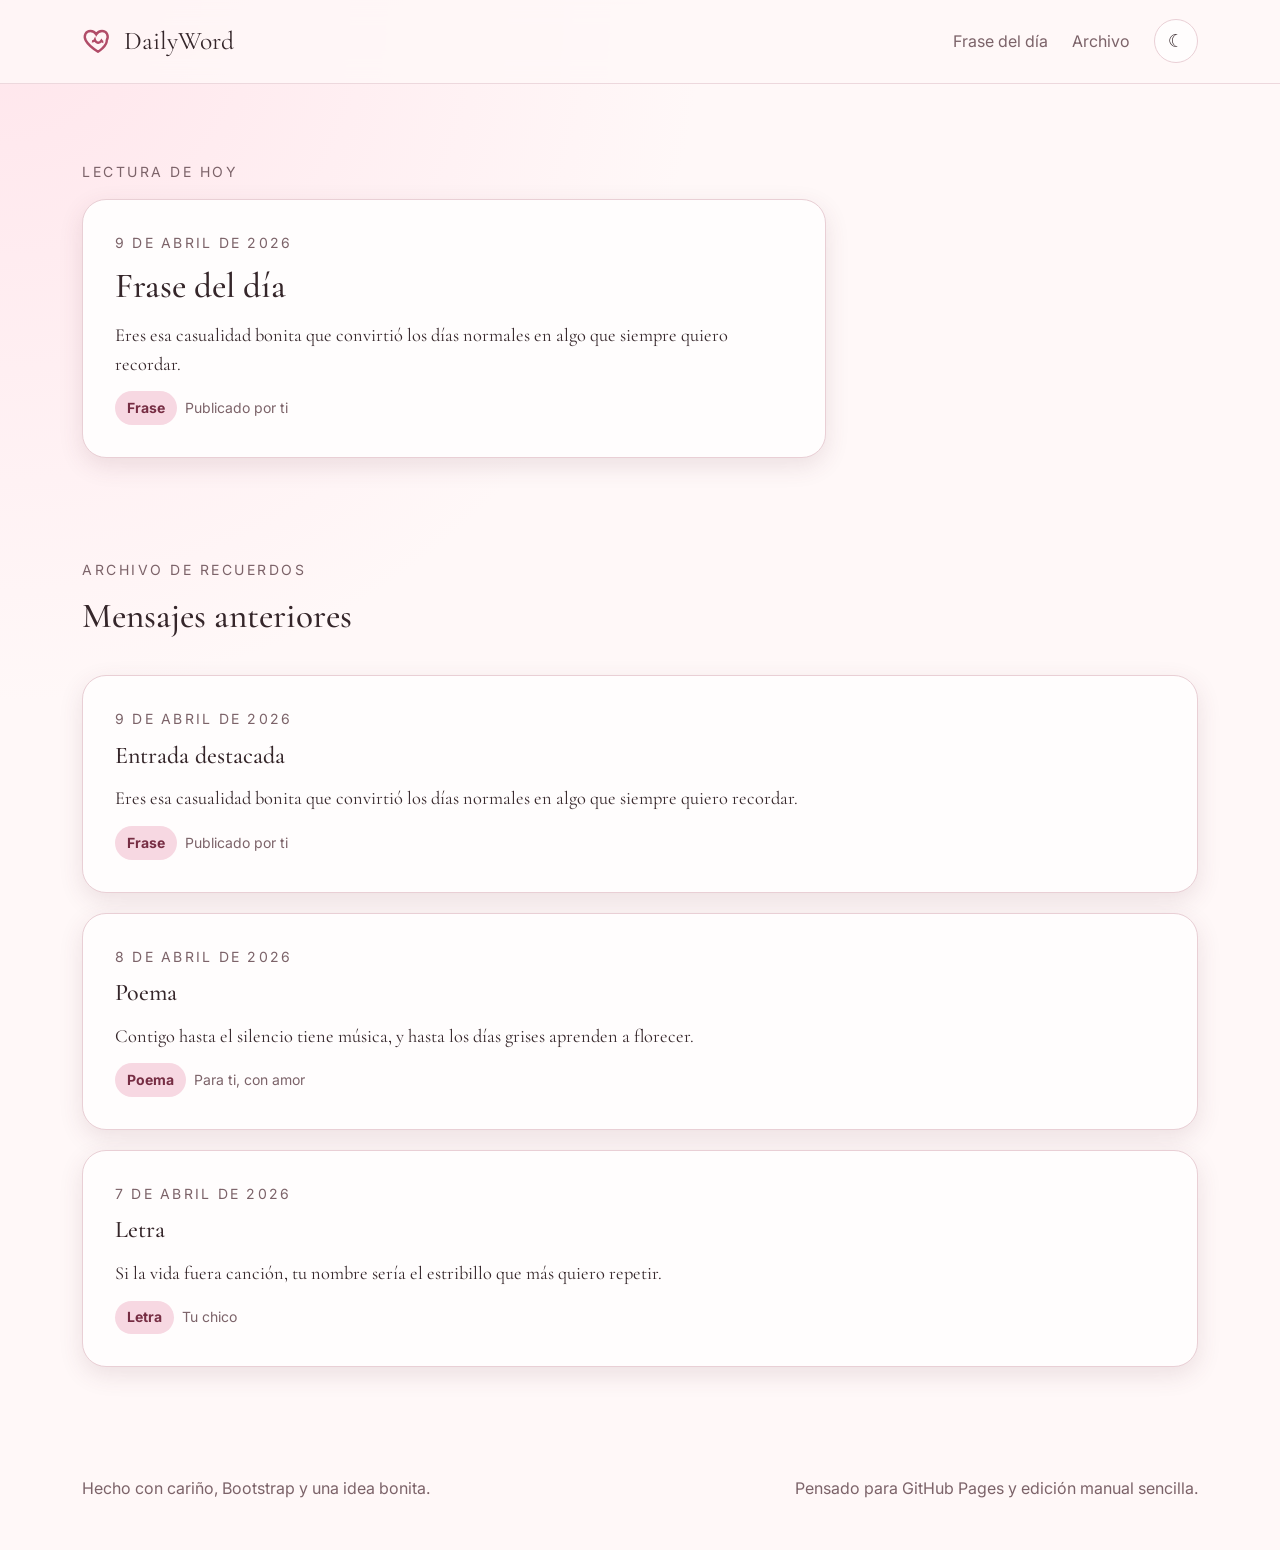
==== commit 7a744d67: "Subida de pagina update 2" ====
--- a/index.html
+++ b/index.html
@@ -3,9 +3,9 @@
 <head>
   <meta charset="UTF-8" />
   <meta name="viewport" content="width=device-width, initial-scale=1.0" />
-  <title>Nuestro rincón</title>
+  <title>DailyWord</title>
   <meta name="description" content="Un rincón romántico donde guardar y publicar frases, poemas y letras cada día." />
-  <meta property="og:title" content="Nuestro rincón" />
+  <meta property="og:title" content="DailyWord" />
   <meta property="og:description" content="Un rincón romántico donde guardar y publicar frases, poemas y letras cada día." />
   <meta property="og:type" content="website" />
   <link rel="preconnect" href="https://fonts.googleapis.com">
@@ -15,16 +15,14 @@
   <link rel="stylesheet" href="css/styles.css">
 </head>
 <body>
-  <a class="skip-link" href="#contenido">Saltar al contenido</a>
-
   <nav class="navbar navbar-expand-lg sticky-top">
     <div class="container py-2">
-      <a class="navbar-brand" href="#inicio" aria-label="Ir al inicio">
+      <a class="navbar-brand" href="#hoy">
         <svg class="brand-mark" viewBox="0 0 24 24" fill="none" stroke="currentColor" stroke-width="1.8" aria-hidden="true">
           <path d="M12 20s-7-4.35-9.2-8.48C1.02 8.2 2.76 4.5 6.35 4.5c2.08 0 3.54 1.17 4.33 2.52.79-1.35 2.25-2.52 4.33-2.52 3.59 0 5.33 3.7 3.55 7.02C19 15.65 12 20 12 20Z"/>
           <path d="M7.5 12.2c1 .2 1.65-.2 2.15-1.15.45 1.45 1.2 2.2 2.35 2.28 1.02.08 1.78-.38 2.55-1.56.38.62.88.93 1.45.93"/>
         </svg>
-        Nuestro rincón
+        DailyWord
       </a>
       <button class="navbar-toggler" type="button" data-bs-toggle="collapse" data-bs-target="#navMenu" aria-controls="navMenu" aria-expanded="false" aria-label="Abrir navegación">
         <span class="navbar-toggler-icon"></span>
@@ -33,36 +31,35 @@
         <ul class="navbar-nav ms-auto align-items-lg-center gap-lg-2">
           <li class="nav-item"><a class="nav-link" href="#hoy">Frase del día</a></li>
           <li class="nav-item"><a class="nav-link" href="#archivo">Archivo</a></li>
-          <li class="nav-item"><a class="nav-link" href="#admin">Actualizar</a></li>
-          <li class="nav-item ms-lg-2"><button class="theme-toggle" type="button" data-theme-toggle aria-label="Cambiar tema"><span aria-hidden="true">☾</span></button></li>
+          <li class="nav-item ms-lg-2">
+            <button class="theme-toggle" type="button" data-theme-toggle aria-label="Cambiar tema">
+              <span aria-hidden="true">☾</span>
+            </button>
+          </li>
         </ul>
       </div>
     </div>
   </nav>
 
+  <main id="contenido">
     <section class="section-pad" id="hoy">
       <div class="container">
-        <div class="row g-4 align-items-center">
-            <div class="sticky-info">
-              <p class="eyebrow">Nota  de hoy</p>
+        <div class="row g-4 align-items-start">
+            <div>
+              <p class="eyebrow">Lectura de hoy</p>
+            </div>
           </div>
+
           <div class="col-lg-8">
-            <article class="entry-card mb-4" aria-labelledby="fraseTitulo">
-              <div class="entry-date" id="featuredDate">9 de abril de 2026</div>
-              <h2 id="fraseTitulo" class="mb-3">Frase del día</h2>
-              <p class="entry-text" id="featuredText">Eres esa casualidad bonita que convirtió los días normales en algo que siempre quiero recordar.</p>
+            <article class="card-romantic mb-4">
+              <div class="entry-date" id="featuredDate"></div>
+              <h2 class="mb-3">Frase del día</h2>
+              <p class="entry-text" id="featuredText"></p>
               <div class="d-flex flex-wrap gap-2 align-items-center">
-                <span class="entry-tag" id="featuredType">Frase</span>
-                <span class="helper" id="featuredSignature">Publicado por ti</span>
+                <span class="entry-tag" id="featuredType"></span>
+                <span class="helper" id="featuredSignature"></span>
               </div>
             </article>
-            <div class="preview-card">
-              <h3 class="mb-3">Cómo funciona</h3>
-              <p class="section-note mb-3">En la sección “Actualizar” escribes el texto y pulsas el botón. La página te genera automáticamente el bloque JSON que debes pegar dentro del archivo. Luego haces commit y GitHub Pages publicará la nueva versión.</p>
-              <div class="status-box">
-                Consejo práctico: si quieres que sea todavía más fácil, puedes editar solo el archivo <strong>notes.json</strong>. El resto del diseño no hace falta tocarlo.
-              </div>
-            </div>
           </div>
         </div>
       </div>
@@ -70,6 +67,7 @@
 
     <section class="section-pad pt-0" id="archivo">
       <div class="container">
+        <p class="eyebrow">Archivo de recuerdos</p>
         <div class="d-flex flex-column flex-md-row justify-content-between align-items-md-end gap-3 mb-4">
           <div>
             <h2>Mensajes anteriores</h2>
@@ -78,8 +76,6 @@
         <div class="timeline" id="timeline"></div>
       </div>
     </section>
-
-    
   </main>
 
   <footer class="footer">
@@ -88,46 +84,55 @@
       <span>Pensado para GitHub Pages y edición manual sencilla.</span>
     </div>
   </footer>
-  <script src="./notes.json"></script>
+
+  <script src="./notes.js"></script>
   <script>
-    let notes = [];
-
     const timeline = document.getElementById('timeline');
     const featuredDate = document.getElementById('featuredDate');
     const featuredText = document.getElementById('featuredText');
     const featuredType = document.getElementById('featuredType');
     const featuredSignature = document.getElementById('featuredSignature');
-    const heroQuote = document.getElementById('heroQuote');
-    const heroAuthor = document.getElementById('heroAuthor');
 
     function formatSpanishDate(value) {
       const date = new Date(value + 'T12:00:00');
-      return new Intl.DateTimeFormat('es-ES', { day: 'numeric', month: 'long', year: 'numeric' }).format(date);
+      return new Intl.DateTimeFormat('es-ES', {
+        day: 'numeric',
+        month: 'long',
+        year: 'numeric'
+      }).format(date);
     }
 
     function escapeHtml(text) {
-      return text.replace(/[&<>\"]/g, (match) => ({ '&': '&amp;', '<': '&lt;', '>': '&gt;', '"': '&quot;' }[match]));
+      return text.replace(/[&<>\\"]/g, (match) => ({
+        '&': '&amp;',
+        '<': '&lt;',
+        '>': '&gt;',
+        '"': '&quot;'
+      }[match]));
     }
 
     function renderFeatured() {
-      if (!notes.length) return;
+      if (!notes || !notes.length) return;
       const latest = notes[0];
       featuredDate.textContent = formatSpanishDate(latest.date);
       featuredText.textContent = latest.text;
       featuredType.textContent = latest.type;
       featuredSignature.textContent = latest.signature || 'Publicado por ti';
-      heroQuote.textContent = latest.text;
-      heroAuthor.textContent = '— ' + (latest.signature || 'Para miamor, con cariño');
     }
 
     function renderTimeline() {
-      if (!notes.length) {
-        timeline.innerHTML = '<article class="entry-card"><h3>Aún no hay entradas</h3><p class="section-note mb-0">Añade tu primera frase en <code>notes.json</code> y aparecerá aquí.</p></article>';
+      if (!notes || !notes.length) {
+        timeline.innerHTML = `
+          <article class="card-romantic">
+            <h3>Aún no hay entradas</h3>
+            <p class="section-note mb-0">Añade tu primera frase en <code>notes.js</code>.</p>
+          </article>
+        `;
         return;
       }
 
       timeline.innerHTML = notes.map((note, index) => `
-        <article class="entry-card">
+        <article class="card-romantic">
           <div class="entry-date">${formatSpanishDate(note.date)}</div>
           <h3>${index === 0 ? 'Entrada destacada' : note.type}</h3>
           <p class="entry-text">${escapeHtml(note.text)}</p>
@@ -139,109 +144,22 @@
       `).join('');
     }
 
-    async function loadNotes() {
-      try {
-        const response = await fetch('./notes.json');
-        notes = await response.json();
-        renderFeatured();
-        renderTimeline();
-      } catch (error) {
-        timeline.innerHTML = '<article class="entry-card"><h3>No se pudo cargar notes.json</h3><p class="section-note mb-0">Comprueba que el archivo esté en la misma carpeta que index.html.</p></article>';
-      }
-    }
-
-    loadNotes();
+    renderFeatured();
+    renderTimeline();
 
     const htmlRoot = document.documentElement;
     const toggle = document.querySelector('[data-theme-toggle]');
     let currentTheme = matchMedia('(prefers-color-scheme: dark)').matches ? 'dark' : 'light';
+
     htmlRoot.setAttribute('data-theme', currentTheme);
     toggle.innerHTML = currentTheme === 'dark' ? '☀' : '☾';
+
     toggle.addEventListener('click', () => {
       currentTheme = currentTheme === 'dark' ? 'light' : 'dark';
       htmlRoot.setAttribute('data-theme', currentTheme);
       toggle.innerHTML = currentTheme === 'dark' ? '☀' : '☾';
       toggle.setAttribute('aria-label', currentTheme === 'dark' ? 'Cambiar a modo claro' : 'Cambiar a modo oscuro');
     });
-
-    document.querySelectorAll('.admin-tab').forEach((tab) => {
-      tab.addEventListener('click', () => {
-        document.querySelectorAll('.admin-tab').forEach((btn) => btn.classList.remove('active'));
-        document.querySelectorAll('.admin-panel').forEach((panel) => panel.classList.remove('active'));
-        tab.classList.add('active');
-        document.querySelector(`[data-panel="${tab.dataset.tab}"]`).classList.add('active');
-      });
-    });
-
-    const form = document.getElementById('noteForm');
-    const noteType = document.getElementById('noteType');
-    const noteDate = document.getElementById('noteDate');
-    const noteText = document.getElementById('noteText');
-    const noteSignature = document.getElementById('noteSignature');
-    const previewDate = document.getElementById('previewDate');
-    const previewText = document.getElementById('previewText');
-    const previewType = document.getElementById('previewType');
-    const previewSignature = document.getElementById('previewSignature');
-    const jsonOutput = document.getElementById('jsonOutput');
-    const saveHint = document.getElementById('saveHint');
-    let latestGenerated = null;
-
-    function updatePreview(data) {
-      previewDate.textContent = data.date ? formatSpanishDate(data.date) : 'Sin fecha';
-      previewText.textContent = data.text || 'Aquí verás la previsualización antes de copiarla.';
-      previewType.textContent = data.type || 'Frase';
-      previewSignature.textContent = data.signature || 'Sin firma';
-    }
-
-    form.addEventListener('submit', (event) => {
-      event.preventDefault();
-      const entry = {
-        date: noteDate.value,
-        type: noteType.value,
-        text: noteText.value.trim(),
-        signature: noteSignature.value.trim() || 'Publicado por ti'
-      };
-      latestGenerated = entry;
-      updatePreview(entry);
-      jsonOutput.textContent = JSON.stringify(entry, null, 2) + ',';
-      saveHint.textContent = 'Copia el objeto o el JSON completo y reemplázalo dentro de notes.json. Después haz commit y push a GitHub.';
-      document.querySelector('[data-tab="json"]').click();
-    });
-
-    document.getElementById('loadSample').addEventListener('click', () => {
-      noteType.value = 'Carta';
-      noteDate.value = new Date().toISOString().slice(0, 10);
-      noteText.value = 'Gracias por hacerme sentir en casa incluso en los días más difíciles. Quiero seguir escribiendo contigo esta historia tan bonita.';
-      noteSignature.value = 'Con todo mi amor';
-      updatePreview({ date: noteDate.value, type: noteType.value, text: noteText.value, signature: noteSignature.value });
-    });
-
-    async function copyText(text) {
-      try {
-        await navigator.clipboard.writeText(text);
-      } catch {
-        const area = document.createElement('textarea');
-        area.value = text;
-        document.body.appendChild(area);
-        area.select();
-        document.execCommand('copy');
-        area.remove();
-      }
-    }
-
-    document.getElementById('copyJson').addEventListener('click', () => {
-      copyText(jsonOutput.textContent);
-      saveHint.textContent = 'Bloque copiado. Ya puedes pegarlo dentro del array de notes.json.';
-    });
-
-    document.getElementById('copyArray').addEventListener('click', () => {
-      const payload = latestGenerated ? [latestGenerated, ...notes] : notes;
-      copyText(JSON.stringify(payload, null, 2));
-      saveHint.textContent = 'JSON completo copiado. Puedes reemplazar todo el contenido de notes.json por este bloque.';
-    });
-
-    updatePreview({});
-    noteDate.value = new Date().toISOString().slice(0, 10);
   </script>
   <script src="https://cdn.jsdelivr.net/npm/bootstrap@5.3.3/dist/js/bootstrap.bundle.min.js" defer></script>
 </body>
--- a/css/styles.css
+++ b/css/styles.css
@@ -5,6 +5,7 @@
   --text-lg: clamp(1.125rem, 1rem + 0.75vw, 1.5rem);
   --text-xl: clamp(1.5rem, 1.2rem + 1.25vw, 2.25rem);
   --text-2xl: clamp(2rem, 1.2rem + 2.5vw, 3.5rem);
+
   --space-1: 0.25rem;
   --space-2: 0.5rem;
   --space-3: 0.75rem;
@@ -12,33 +13,26 @@
   --space-5: 1.25rem;
   --space-6: 1.5rem;
   --space-8: 2rem;
-  --space-10: 2.5rem;
-  --space-12: 3rem;
-  --space-16: 4rem;
-  --space-20: 5rem;
+
   --color-bg: #fff8f8;
   --color-surface: #fffdfd;
   --color-surface-2: #fff2f4;
-  --color-surface-offset: #fde8ec;
   --color-border: #e9cfd5;
   --color-divider: #edd8dd;
   --color-text: #35262a;
   --color-text-muted: #7c6369;
-  --color-text-faint: #b4979e;
   --color-text-inverse: #fff9fb;
   --color-primary: #b14c68;
   --color-primary-hover: #953b55;
   --color-primary-active: #762d43;
   --color-primary-highlight: #f7d8e2;
-  --color-secondary: #7b4d68;
-  --shadow-sm: 0 1px 2px rgba(53, 38, 42, 0.08);
+
   --shadow-md: 0 8px 24px rgba(97, 50, 66, 0.12);
-  --shadow-lg: 0 18px 44px rgba(97, 50, 66, 0.18);
-  --radius-sm: 0.4rem;
   --radius-md: 0.7rem;
   --radius-lg: 1rem;
   --radius-xl: 1.5rem;
   --radius-full: 9999px;
+
   --transition-interactive: 180ms cubic-bezier(0.16, 1, 0.3, 1);
   --font-display: 'Cormorant Garamond', Georgia, serif;
   --font-body: 'Inter', system-ui, sans-serif;
@@ -48,24 +42,21 @@
   --color-bg: #181214;
   --color-surface: #21191c;
   --color-surface-2: #2a2024;
-  --color-surface-offset: #32262b;
   --color-border: #4a373e;
   --color-divider: #3d3035;
   --color-text: #f4e8eb;
   --color-text-muted: #c3aab0;
-  --color-text-faint: #8f747b;
   --color-text-inverse: #24181c;
   --color-primary: #ee8cab;
   --color-primary-hover: #f4a2bc;
   --color-primary-active: #d86d8f;
   --color-primary-highlight: #442e36;
-  --color-secondary: #c8a0b3;
-  --shadow-sm: 0 1px 2px rgba(0, 0, 0, 0.25);
   --shadow-md: 0 8px 24px rgba(0, 0, 0, 0.35);
-  --shadow-lg: 0 18px 44px rgba(0, 0, 0, 0.45);
-}
-
-*, *::before, *::after {
+}
+
+*,
+*::before,
+*::after {
   box-sizing: border-box;
 }
 
@@ -86,30 +77,19 @@
   color: var(--color-text);
 }
 
-img, svg {
+img,
+svg {
   display: block;
   max-width: 100%;
   height: auto;
 }
 
-a, button, input, textarea, select {
+a,
+button,
+input,
+textarea,
+select {
   transition: all var(--transition-interactive);
-}
-
-.skip-link {
-  position: absolute;
-  left: -9999px;
-  top: auto;
-}
-
-.skip-link:focus {
-  left: 1rem;
-  top: 1rem;
-  z-index: 2000;
-  background: var(--color-primary);
-  color: var(--color-text-inverse);
-  padding: 0.75rem 1rem;
-  border-radius: var(--radius-md);
 }
 
 .navbar {
@@ -147,18 +127,21 @@
   color: var(--color-primary) !important;
 }
 
-.hero {
-  padding: clamp(5rem, 10vw, 8rem) 0 clamp(3rem, 8vw, 6rem);
-}
-
-.hero-card,
-.admin-card,
-.entry-card,
-.preview-card {
+.section-pad {
+  padding: clamp(3rem, 6vw, 5rem) 0;
+}
+
+.section-note {
+  color: var(--color-text-muted);
+  max-width: 62ch;
+}
+
+.card-romantic {
   background: var(--color-surface);
   border: 1px solid var(--color-border);
   border-radius: var(--radius-xl);
   box-shadow: var(--shadow-md);
+  padding: var(--space-8);
 }
 
 .eyebrow {
@@ -169,7 +152,9 @@
   margin-bottom: var(--space-4);
 }
 
-h1, h2, h3 {
+h1,
+h2,
+h3 {
   font-family: var(--font-display);
   line-height: 1.08;
   margin: 0 0 var(--space-4);
@@ -185,118 +170,6 @@
 
 h3 {
   font-size: var(--text-lg);
-}
-
-.lead-copy {
-  font-size: var(--text-base);
-  max-width: 58ch;
-  color: var(--color-text-muted);
-}
-
-.btn-romantic {
-  background: var(--color-primary);
-  border-color: var(--color-primary);
-  color: var(--color-text-inverse);
-  border-radius: var(--radius-full);
-  padding: 0.8rem 1.2rem;
-  font-weight: 600;
-}
-
-.btn-romantic:hover,
-.btn-romantic:focus {
-  background: var(--color-primary-hover);
-  border-color: var(--color-primary-hover);
-  color: var(--color-text-inverse);
-}
-
-.btn-soft {
-  background: transparent;
-  border: 1px solid var(--color-border);
-  color: var(--color-text);
-  border-radius: var(--radius-full);
-  padding: 0.8rem 1.2rem;
-  font-weight: 600;
-}
-
-.btn-soft:hover {
-  background: var(--color-surface-2);
-  border-color: var(--color-primary-highlight);
-}
-
-.hero-visual {
-  position: relative;
-  padding: var(--space-10);
-  min-height: 360px;
-  display: grid;
-  place-items: center;
-  background: linear-gradient(160deg, var(--color-surface-2), var(--color-surface));
-  overflow: hidden;
-}
-
-.hero-visual::before,
-.hero-visual::after {
-  content: "";
-  position: absolute;
-  border-radius: 50%;
-  background: rgba(177, 76, 104, 0.12);
-}
-
-.hero-visual::before {
-  width: 220px;
-  height: 220px;
-  top: -40px;
-  right: -20px;
-}
-
-.hero-visual::after {
-  width: 140px;
-  height: 140px;
-  bottom: 20px;
-  left: -20px;
-}
-
-.quote-frame {
-  position: relative;
-  max-width: 340px;
-  padding: var(--space-8);
-  background: rgba(255, 255, 255, 0.62);
-  border: 1px solid rgba(255, 255, 255, 0.5);
-  border-radius: var(--radius-xl);
-  backdrop-filter: blur(10px);
-}
-
-[data-theme="dark"] .quote-frame {
-  background: rgba(50, 38, 43, 0.68);
-  border-color: rgba(255, 255, 255, 0.08);
-}
-
-.quote-mark {
-  font-size: 4rem;
-  line-height: 1;
-  color: var(--color-primary);
-  font-family: var(--font-display);
-}
-
-.quote-text {
-  font-family: var(--font-display);
-  font-size: 1.5rem;
-  line-height: 1.2;
-  margin-bottom: var(--space-3);
-}
-
-.section-pad {
-  padding: clamp(3rem, 6vw, 5rem) 0;
-}
-
-.section-note {
-  color: var(--color-text-muted);
-  max-width: 62ch;
-}
-
-.entry-card,
-.preview-card,
-.admin-card {
-  padding: var(--space-8);
 }
 
 .entry-date {
@@ -331,78 +204,31 @@
   gap: 1.25rem;
 }
 
-.admin-tabs {
-  display: flex;
-  gap: 0.75rem;
-  flex-wrap: wrap;
-  margin-bottom: 1.25rem;
-}
-
-.admin-tab {
-  border: none;
-  background: var(--color-surface-2);
-  color: var(--color-text);
-  padding: 0.7rem 1rem;
-  border-radius: var(--radius-full);
-  font-size: var(--text-sm);
-  font-weight: 600;
-}
-
-.admin-tab.active {
-  background: var(--color-primary);
-  color: var(--color-text-inverse);
-}
-
-.admin-panel {
-  display: none;
-}
-
-.admin-panel.active {
-  display: block;
-}
-
-.form-label {
-  font-size: var(--text-sm);
-  font-weight: 600;
-}
-
-.form-control,
-.form-select {
-  background: var(--color-surface-2);
-  border: 1px solid var(--color-border);
-  color: var(--color-text);
-  border-radius: var(--radius-md);
-  padding: 0.9rem 1rem;
-}
-
-.form-control:focus,
-.form-select:focus {
-  border-color: var(--color-primary);
-  box-shadow: 0 0 0 0.25rem rgba(177, 76, 104, 0.16);
-  background: var(--color-surface);
-}
-
-.helper {
-  font-size: var(--text-xs);
-  color: var(--color-text-muted);
-}
-
-.code-box {
-  background: #1f1720;
-  color: #fcecf2;
-  padding: 1rem;
-  border-radius: var(--radius-lg);
-  font-size: 0.92rem;
-  overflow: auto;
-}
-
-.status-box {
-  border: 1px dashed var(--color-border);
-  background: var(--color-surface-2);
-  padding: 1rem;
-  border-radius: var(--radius-lg);
-  font-size: var(--text-sm);
-  color: var(--color-text-muted);
+.sticky-info {
+  position: sticky;
+  top: 6rem;
+}
+
+.list-clean {
+  list-style: none;
+  padding: 0;
+  margin: 0;
+  display: grid;
+  gap: 0.8rem;
+}
+
+.list-clean li {
+  padding-left: 1.4rem;
+  position: relative;
+  color: var(--color-text-muted);
+}
+
+.list-clean li::before {
+  content: "❤";
+  position: absolute;
+  left: 0;
+  top: 0;
+  color: var(--color-primary);
 }
 
 .footer {
@@ -426,39 +252,17 @@
   background: var(--color-surface-2);
 }
 
-.sticky-info {
-  position: sticky;
-  top: 6rem;
-}
-
-.list-clean {
-  list-style: none;
-  padding: 0;
-  margin: 0;
-  display: grid;
-  gap: 0.8rem;
-}
-
-.list-clean li {
-  padding-left: 1.4rem;
-  position: relative;
-  color: var(--color-text-muted);
-}
-
-.list-clean li::before {
-  content: "❤";
-  position: absolute;
-  left: 0;
-  top: 0;
-  color: var(--color-primary);
+.helper {
+  font-size: var(--text-xs);
+  color: var(--color-text-muted);
+}
+
+.bton-color {
+color: var(--color-primary);
 }
 
 @media (max-width: 991.98px) {
   .sticky-info {
     position: static;
   }
-
-  .hero-visual {
-    min-height: 300px;
-  }
 }
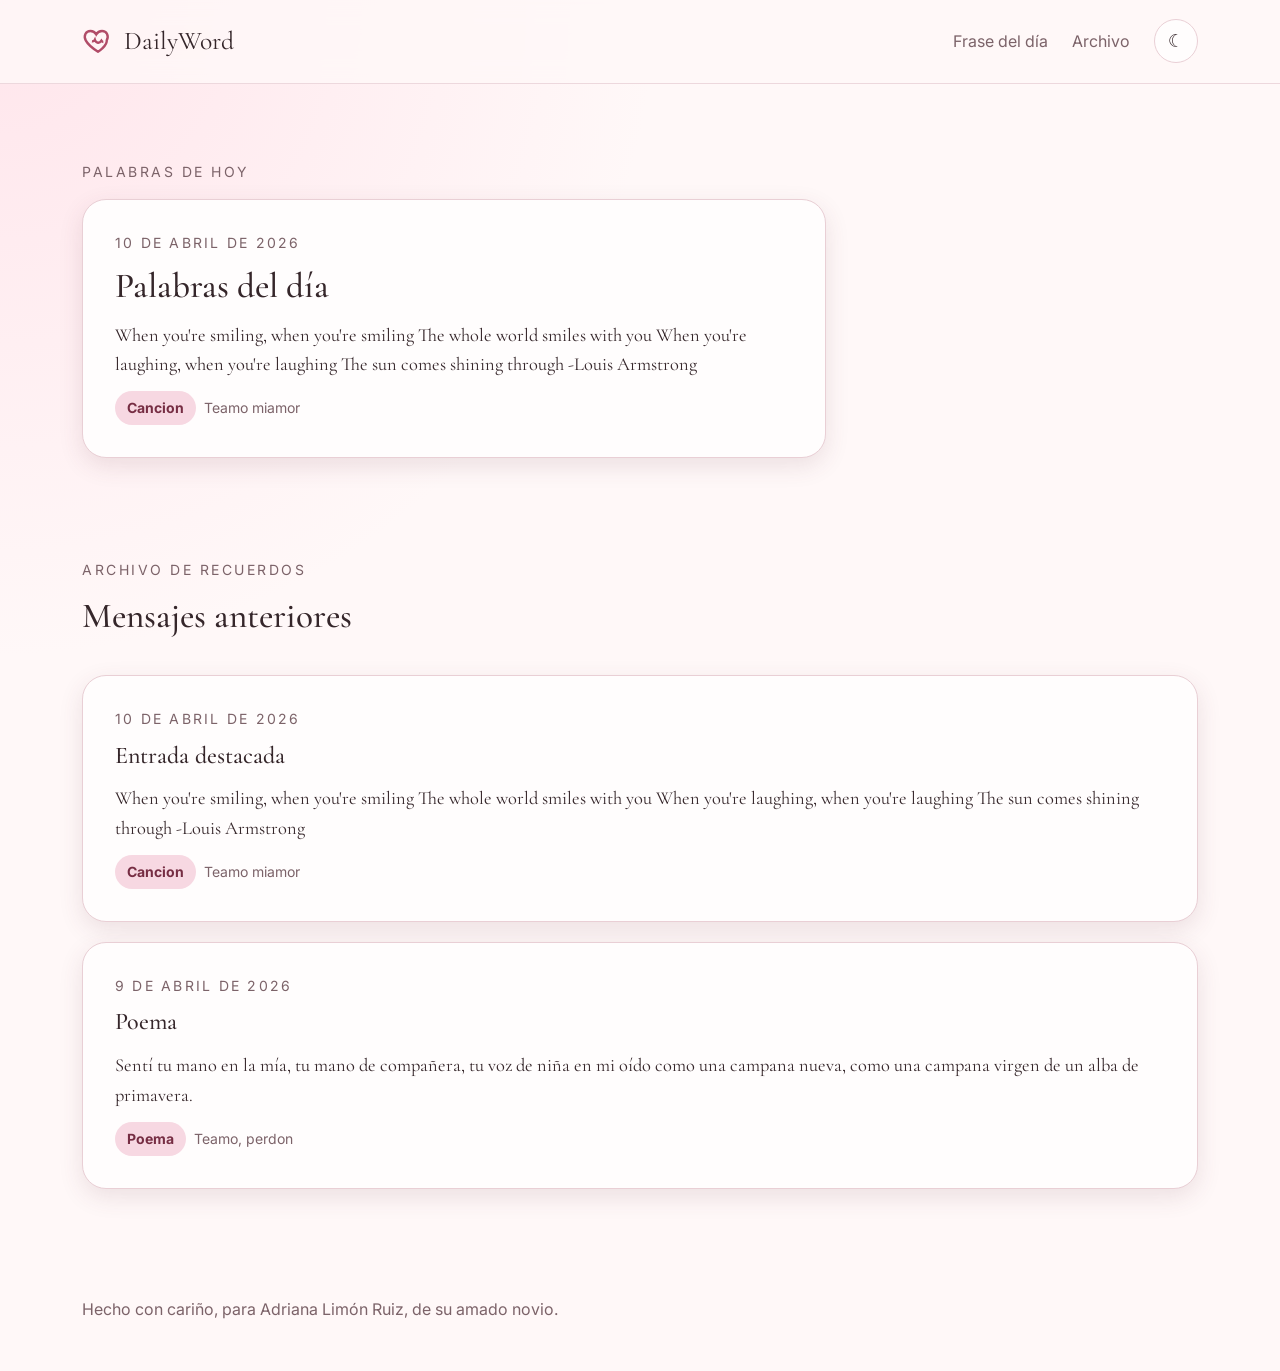
==== commit 065079e4: "Update index.html" ====
--- a/index.html
+++ b/index.html
@@ -46,14 +46,14 @@
       <div class="container">
         <div class="row g-4 align-items-start">
             <div>
-              <p class="eyebrow">Lectura de hoy</p>
+              <p class="eyebrow">Palabras de hoy</p>
             </div>
           </div>
 
           <div class="col-lg-8">
             <article class="card-romantic mb-4">
               <div class="entry-date" id="featuredDate"></div>
-              <h2 class="mb-3">Frase del día</h2>
+              <h2 class="mb-3">Palabras del día</h2>
               <p class="entry-text" id="featuredText"></p>
               <div class="d-flex flex-wrap gap-2 align-items-center">
                 <span class="entry-tag" id="featuredType"></span>
@@ -80,8 +80,7 @@
 
   <footer class="footer">
     <div class="container d-flex flex-column flex-md-row justify-content-between gap-2">
-      <span>Hecho con cariño, Bootstrap y una idea bonita.</span>
-      <span>Pensado para GitHub Pages y edición manual sencilla.</span>
+      <span>Hecho con cariño, para Adriana Limón Ruiz, de su amado novio.</span>
     </div>
   </footer>
 
@@ -163,4 +162,4 @@
   </script>
   <script src="https://cdn.jsdelivr.net/npm/bootstrap@5.3.3/dist/js/bootstrap.bundle.min.js" defer></script>
 </body>
-</html>+</html>
